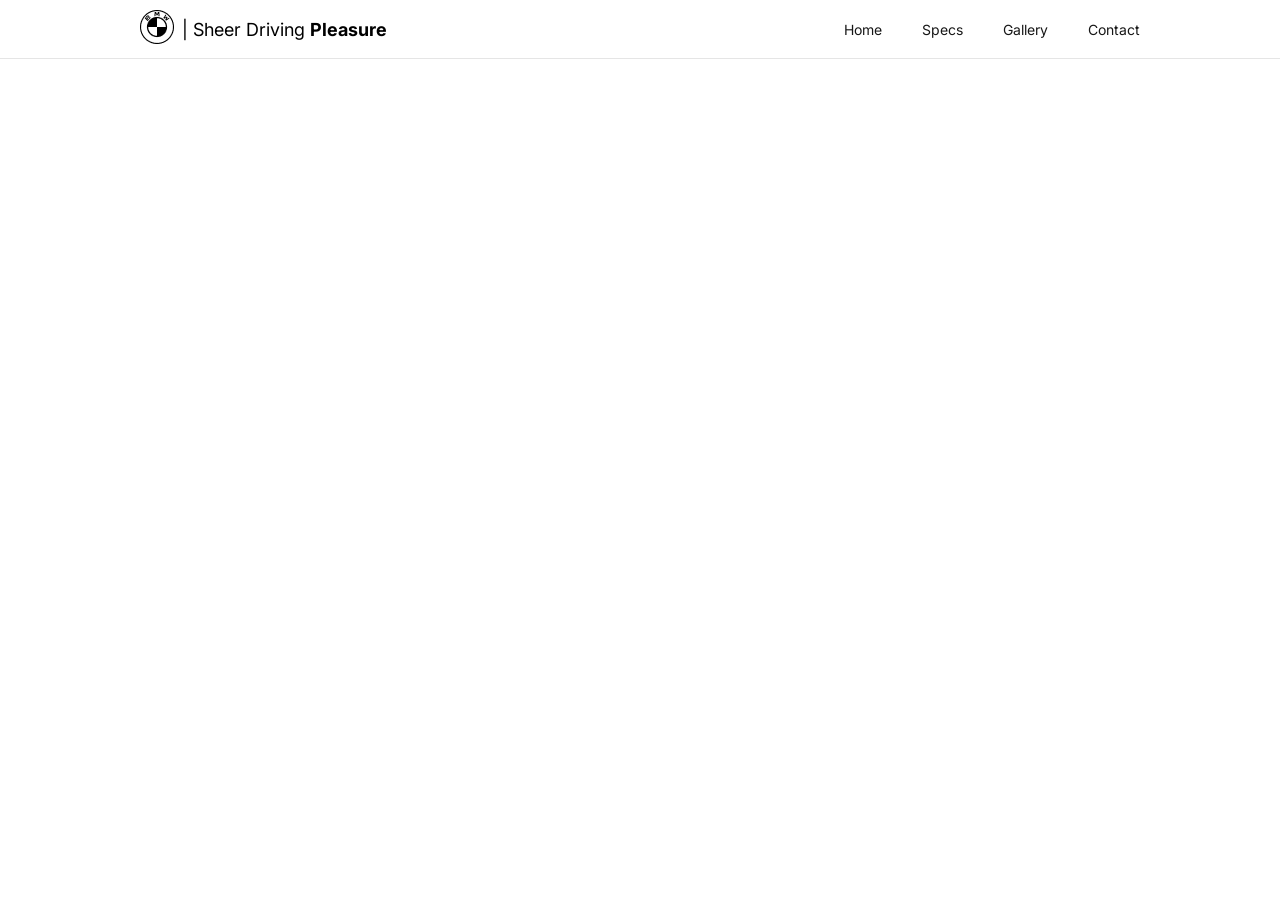
==== flex/index.html @ ed4cc124 "tes" ====
<!doctype html>
<html lang="en">
    <head>
        <meta charset="UTF-8" />
        <meta name="viewport" content="width=device-width, initial-scale=1.0" />
        <title>Document</title>
        <link rel="stylesheet" href="css/style.css" />
    </head>
    <body>
        <header>
            <div class="headercontainer">
                <div class="headercontainerkiri">
                    <div class="logo"><img src="images/logo.png" alt="" /></div>
                    <div class="logotext">| Sheer Driving <strong>Pleasure</strong></div>
                </div>
                <div class="headercontainerkanan">
                    <nav>
                        <ul>
                            <li>Home</li>
                            <li>Specs</li>
                            <li>Gallery</li>
                            <li>Contact</li>
                        </ul>
                    </nav>
                </div>
            </div>
        </header>
    </body>
</html>
---- flex/css/style.css ----
@import url("https://fonts.googleapis.com/css2?family=Instrument+Sans:ital,wght@0,400..700;1,400..700&family=Inter:ital,opsz,wght@0,14..32,100..900;1,14..32,100..900&display=swap");

* {
    box-sizing: border-box;
}

body {
    margin: 0;
    padding: 0;
}

header {
    background-color: white;
    padding: 10px 0;
    border-bottom: 1px solid #e5e5e5;
}

.headercontainer {
    width: 1040px;
    padding: 0px 20px;
    margin: 0 auto;
    display: flex;
    align-items: center;
    justify-content: space-between;
}

.headercontainerkiri {
    display: flex;
    align-items: center;
    align-content: center;
    column-gap: 8px;
}

.logo img {
    max-width: 34px;
}
.logotext {
    font-family: "Inter", sans-serif;
    font-size: 1.125rem;
    color: black;
    /* align-self: center; */
}

ul {
    list-style: none;
    display: flex;
    align-items: center;
    column-gap: 40px;
    margin: 0;
    padding: 0;
    font-family: "Inter", sans-serif;
    font-size: 0.875rem;
    color: #171717;
}
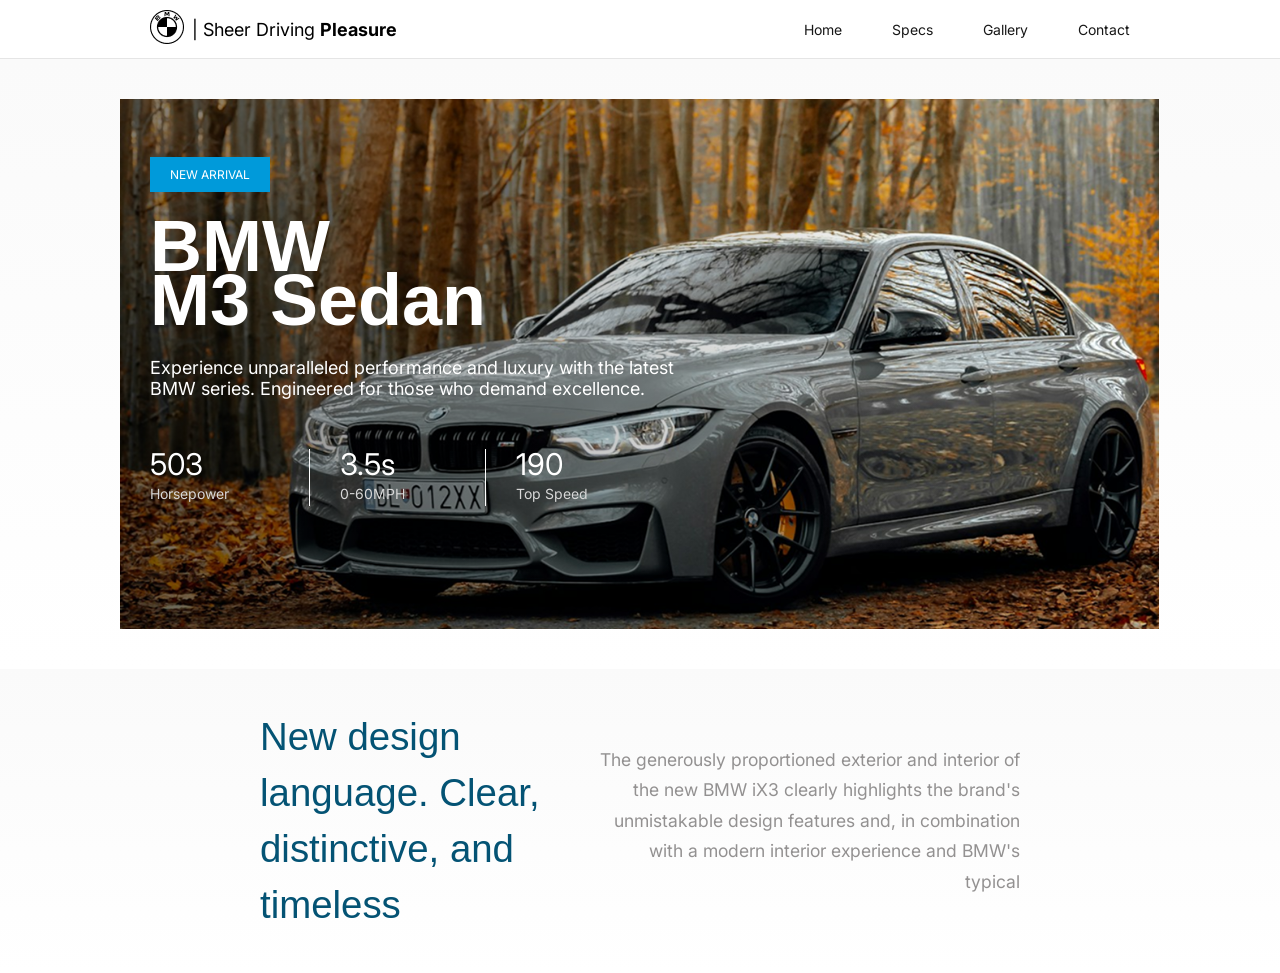
==== commit f1b403f4: "rev-1" ====
--- a/flex/index.html
+++ b/flex/index.html
@@ -3,11 +3,11 @@
     <head>
         <meta charset="UTF-8" />
         <meta name="viewport" content="width=device-width, initial-scale=1.0" />
-        <title>Document</title>
+        <title>BMW - DEVON</title>
         <link rel="stylesheet" href="css/style.css" />
     </head>
     <body>
-        <header>
+        <header id="home">
             <div class="headercontainer">
                 <div class="headercontainerkiri">
                     <div class="logo"><img src="images/logo.png" alt="" /></div>
@@ -16,14 +16,43 @@
                 <div class="headercontainerkanan">
                     <nav>
                         <ul>
-                            <li>Home</li>
-                            <li>Specs</li>
-                            <li>Gallery</li>
-                            <li>Contact</li>
+                            <li><a href="#home">Home</a></li>
+                            <li><a href="#specs">Specs</a></li>
+                            <li><a href="#gallery">Gallery</a></li>
+                            <li><a href="#contact">Contact</a></li>
                         </ul>
                     </nav>
                 </div>
             </div>
         </header>
+        <main>
+            <section id="herosection">
+                <div class="container">
+                    <div class="herosectioncontent">
+                        <h6>NEW ARRIVAL</h6>
+                        <h2>BMW <br />M3 Sedan</h2>
+                        <p>Experience unparalleled performance and luxury with the latest BMW series. Engineered for those who demand excellence.</p>
+                        <div class="herosectionketerangan">
+                            <div class="herosectionketerangankiri">503 <br /><span>Horsepower</span></div>
+                            <div class="herosectionketerangantengah">3.5s <br /><span>0-60MPH</span></div>
+                            <div class="herosectionketerangankanan">
+                                190 <br />
+                                <span>Top Speed</span>
+                            </div>
+                        </div>
+                    </div>
+                </div>
+            </section>
+            <section id="part2">
+                <div class="containerpart2">
+                    <div class="part2wrapper">
+                        <div class="part2wrapperkiri">New design language. Clear, distinctive, and timeless</div>
+                        <div class="part2wrapperkanan">
+                            The generously proportioned exterior and interior of the new BMW iX3 clearly highlights the brand's unmistakable design features and, in combination with a modern interior experience and BMW's typical
+                        </div>
+                    </div>
+                </div>
+            </section>
+        </main>
     </body>
 </html>
--- a/flex/css/style.css
+++ b/flex/css/style.css
@@ -17,11 +17,12 @@
 
 .headercontainer {
     width: 1040px;
-    padding: 0px 20px;
+    padding: 0px 30px;
     margin: 0 auto;
     display: flex;
     align-items: center;
     justify-content: space-between;
+    /* background-color: aquamarine; */
 }
 
 .headercontainerkiri {
@@ -45,10 +46,188 @@
     list-style: none;
     display: flex;
     align-items: center;
-    column-gap: 40px;
+    column-gap: 50px;
     margin: 0;
     padding: 0;
     font-family: "Inter", sans-serif;
     font-size: 0.875rem;
     color: #171717;
 }
+
+ul li a {
+    text-decoration: none;
+    color: #171717;
+}
+
+ul li a:hover {
+    color: orange;
+}
+
+#herosection {
+    background-image: linear-gradient(to bottom, #fafafa, #fff);
+    padding: 40px 0;
+    /* height: 100vh; */
+}
+
+.container {
+    width: 1040px;
+    margin: 0 auto;
+}
+
+.herosectioncontent {
+    background-image: url("../pictures/herosection.png");
+    background-size: contain;
+    /* background-position: center; */
+    height: 530px;
+    width: 100%;
+    background-repeat: no-repeat;
+    position: relative;
+    overflow: hidden;
+}
+
+.herosectioncontent::after {
+    content: "";
+    display: block;
+    position: absolute;
+    top: 0;
+    left: 0;
+    bottom: 0;
+    width: 80%;
+    height: 530px;
+    background-image: linear-gradient(to right, rgba(0, 0, 0, 0.5), rgba(0, 0, 0, 0));
+    z-index: 1;
+}
+
+.herosectioncontent h6 {
+    font-family: "Inter", sans-serif;
+    font-size: 0.75rem;
+    background-color: #009ada;
+    padding: 10px 20px;
+    color: white;
+    position: absolute;
+    top: 30px;
+    left: 30px;
+    z-index: 2;
+    font-weight: 400;
+}
+
+.herosectioncontent h2 {
+    font-family: "Instrument Sans", sans-serif;
+    font-size: 4.5rem;
+    color: white;
+    position: absolute;
+    top: 60px;
+    left: 30px;
+    z-index: 2;
+    width: 500px;
+    line-height: 3.4rem;
+    font-weight: bold;
+}
+
+.herosectioncontent p {
+    font-family: "Inter", sans-serif;
+    font-size: 1.125rem;
+    color: white;
+    position: absolute;
+    top: 240px;
+    left: 30px;
+    z-index: 2;
+    width: 550px;
+}
+
+.herosectionketerangan {
+    display: flex;
+    align-items: center;
+    column-gap: 20px;
+    position: absolute;
+    top: 350px;
+    left: 30px;
+    z-index: 2;
+}
+
+.herosectionketerangankiri {
+    border-right: 1px solid white;
+    color: white;
+    font-family: "Inter", sans-serif;
+    font-size: 1.875rem;
+    padding-right: 80px;
+    line-height: 1.5rem;
+    align-self: center;
+    padding-top: 3px;
+}
+
+.herosectionketerangankiri span {
+    font-size: 0.875rem;
+    color: #d8d8d8;
+}
+
+.herosectionketerangantengah {
+    border-right: 1px solid white;
+    color: white;
+    font-family: "Inter", sans-serif;
+    font-size: 1.875rem;
+    padding-right: 80px;
+    line-height: 1.5rem;
+    align-self: center;
+    padding-top: 3px;
+    margin-left: 10px;
+}
+
+.herosectionketerangantengah span {
+    font-size: 0.875rem;
+    color: #d8d8d8;
+}
+
+.herosectionketerangankanan {
+    color: white;
+    font-family: "Inter", sans-serif;
+    font-size: 1.875rem;
+    padding-right: 80px;
+    line-height: 1.5rem;
+    align-self: center;
+    padding-top: 3px;
+    margin-left: 10px;
+}
+
+.herosectionketerangankanan span {
+    font-size: 0.875rem;
+    color: #d8d8d8;
+}
+
+.containerpart2 {
+    width: 1040px;
+    margin: 0 auto;
+    display: flex;
+    justify-content: center;
+    align-items: center;
+}
+
+#part2 {
+    background-image: linear-gradient(to bottom, #fafafa, #fff);
+    padding: 40px 0;
+}
+
+.part2wrapper {
+    /* width: 900px; */
+    display: flex;
+    align-items: center;
+    column-gap: 40px;
+    padding: 0px 30px;
+}
+
+.part2wrapperkiri {
+    font-family: "instrument Sans", sans-serif;
+    font-size: 2.4rem;
+    color: #045374;
+    width: 300px;
+    line-height: 3.5rem;
+}
+
+.part2wrapperkanan {
+    font-family: "Inter", sans-serif;
+    font-size: 1.1rem;
+    color: #939191;
+    width: 420px;
+    text-align: right;
+    line-height: 1.9rem;
+}
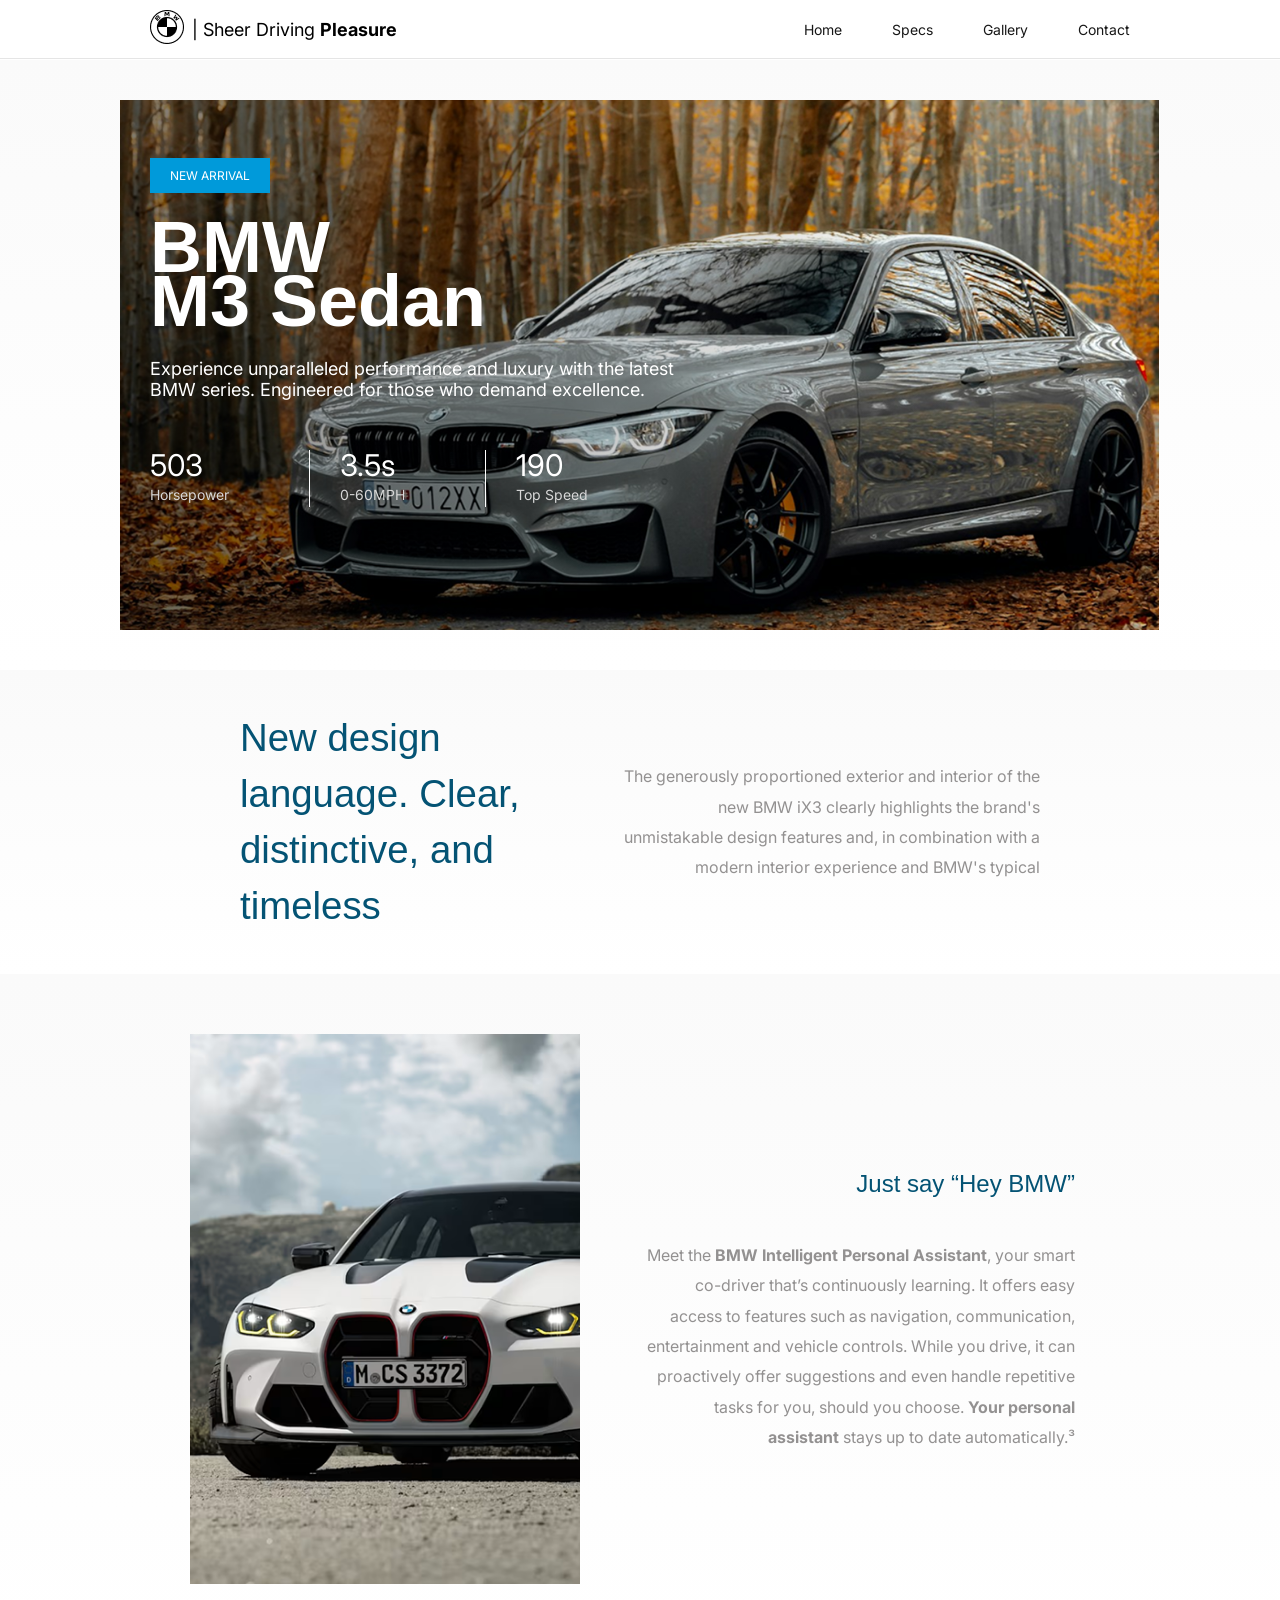
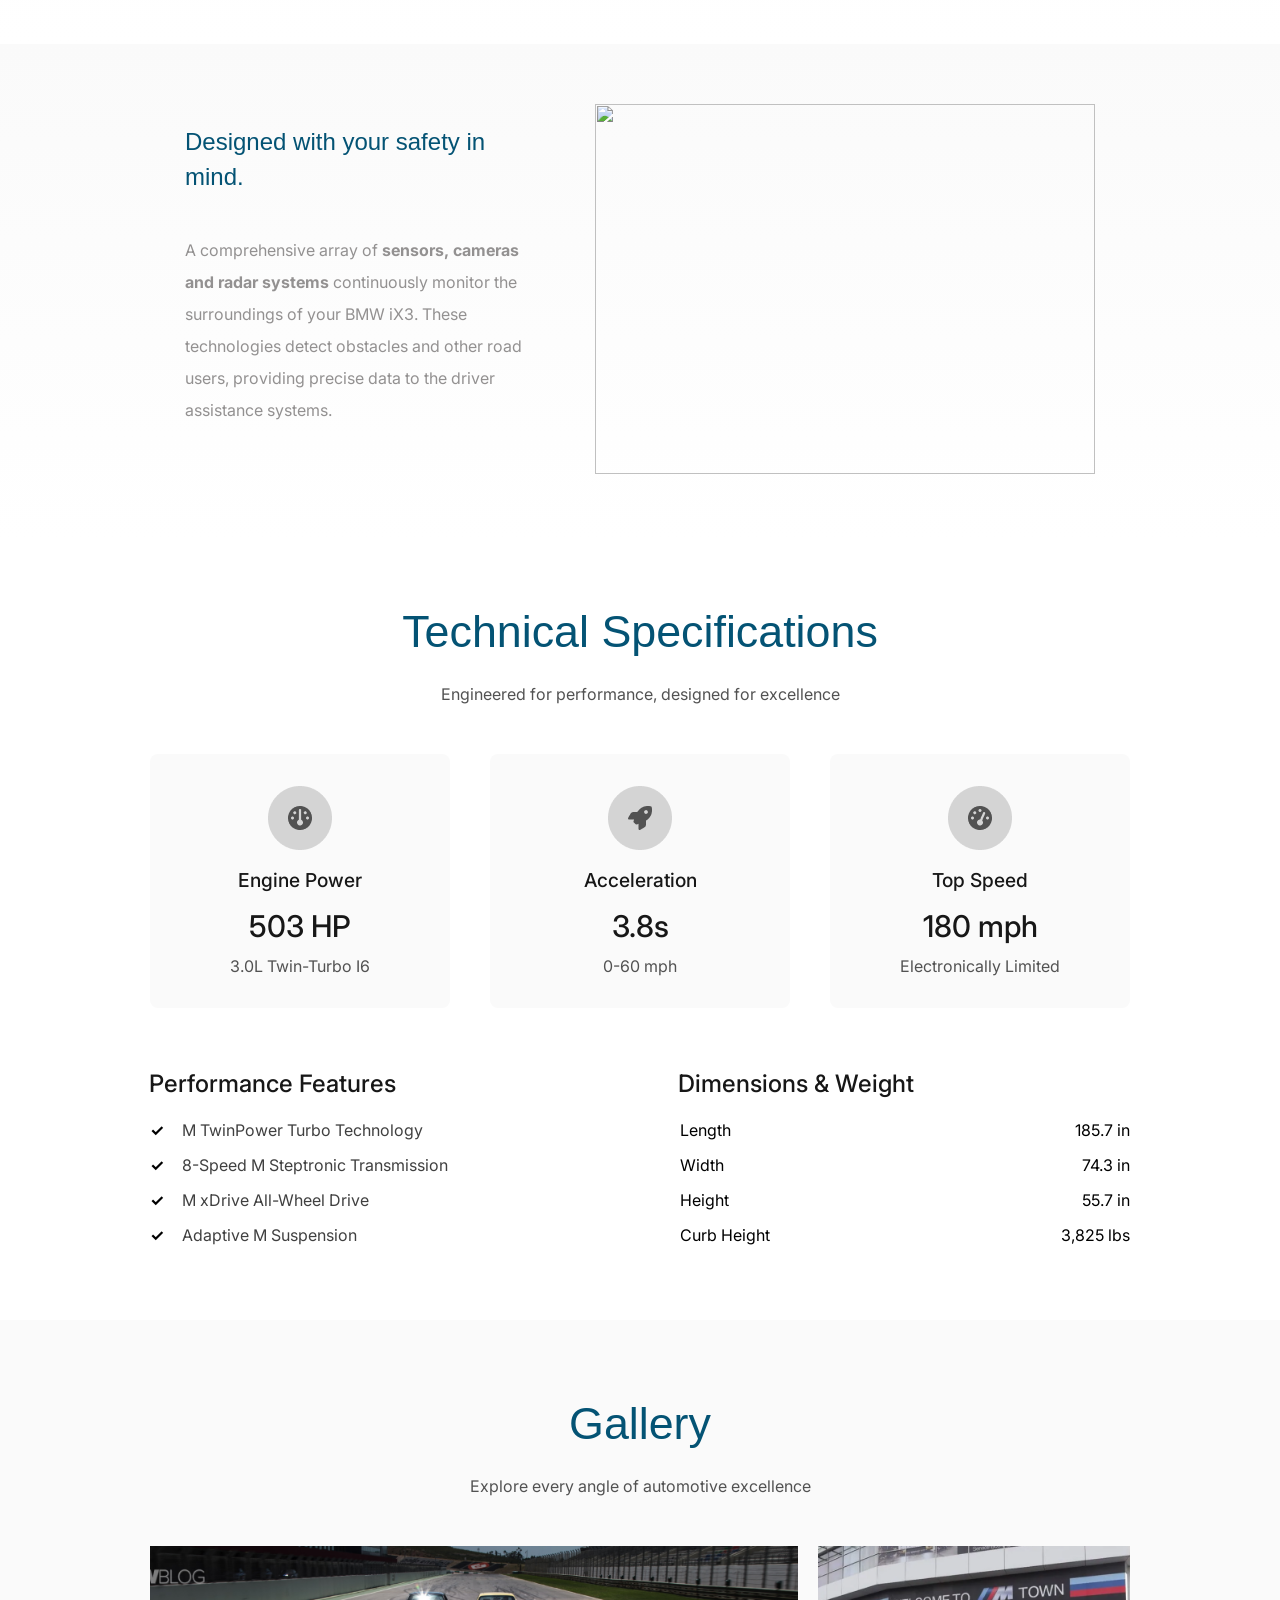
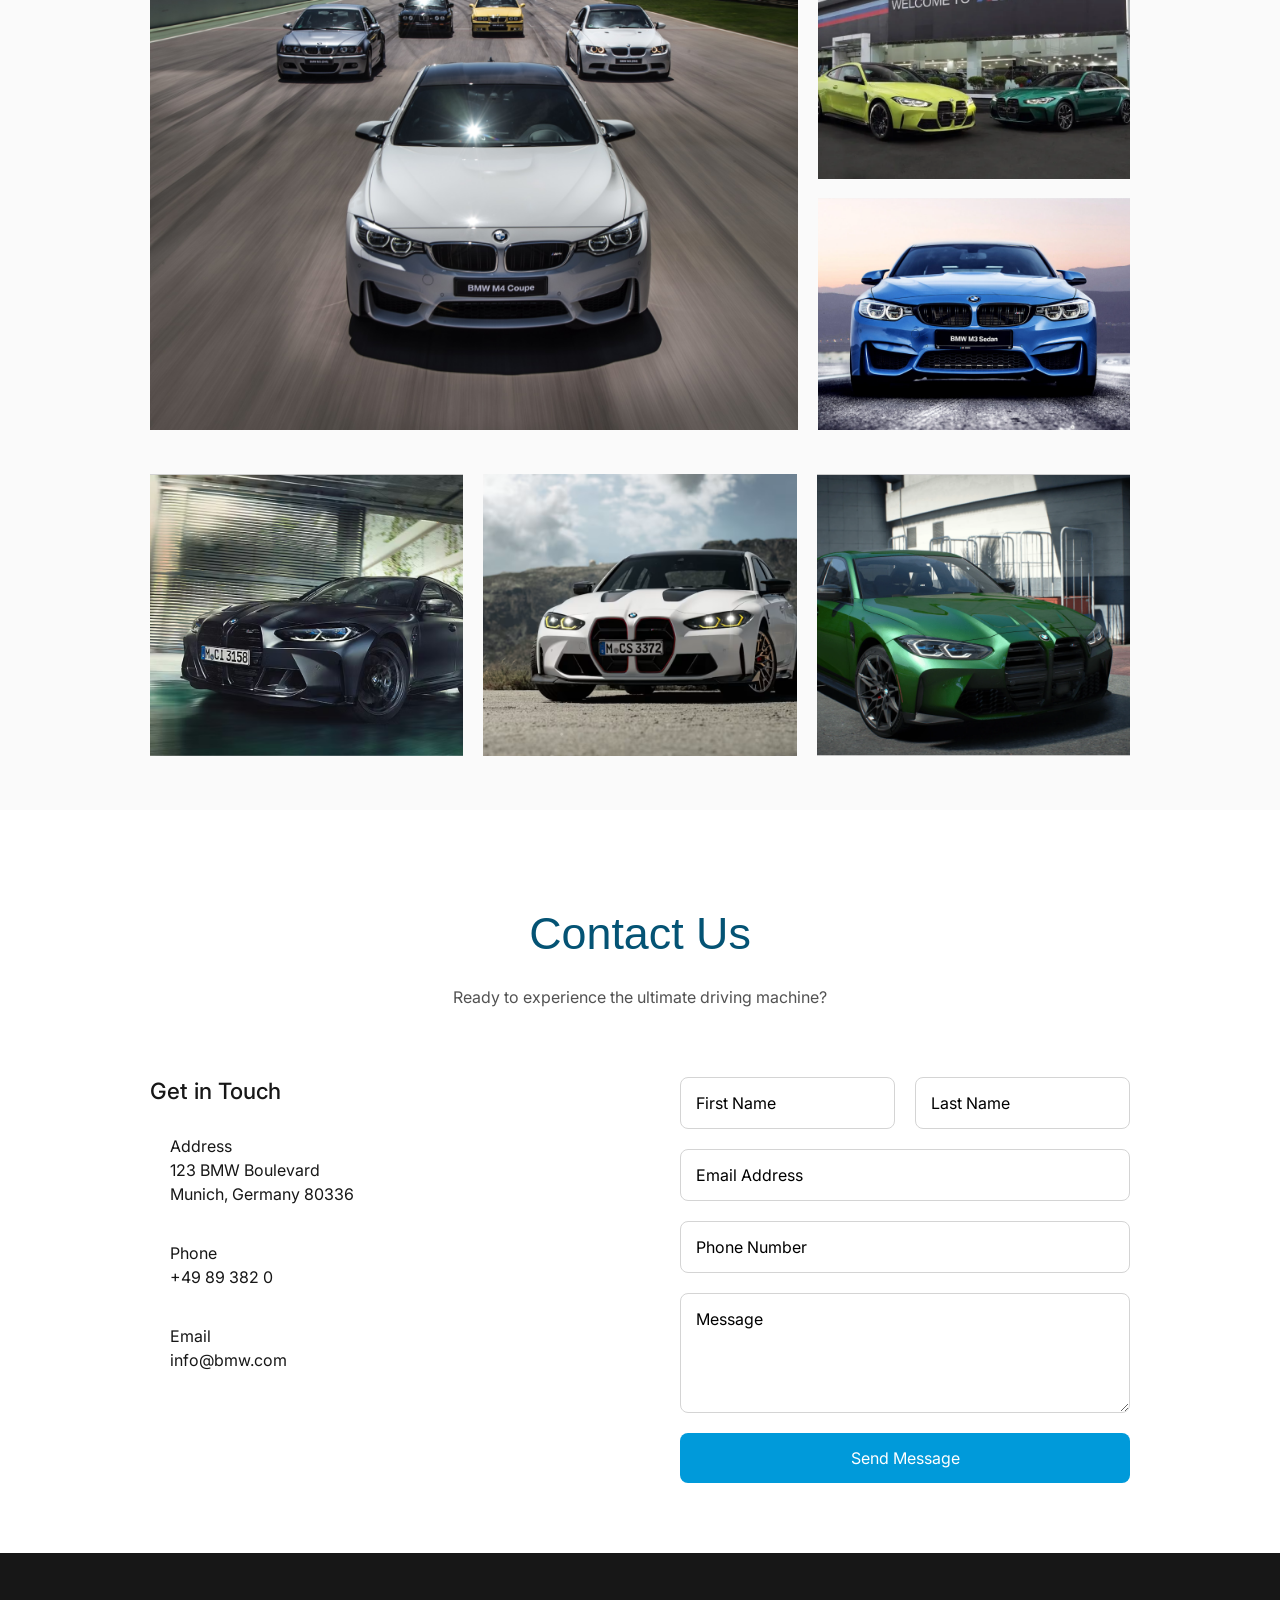
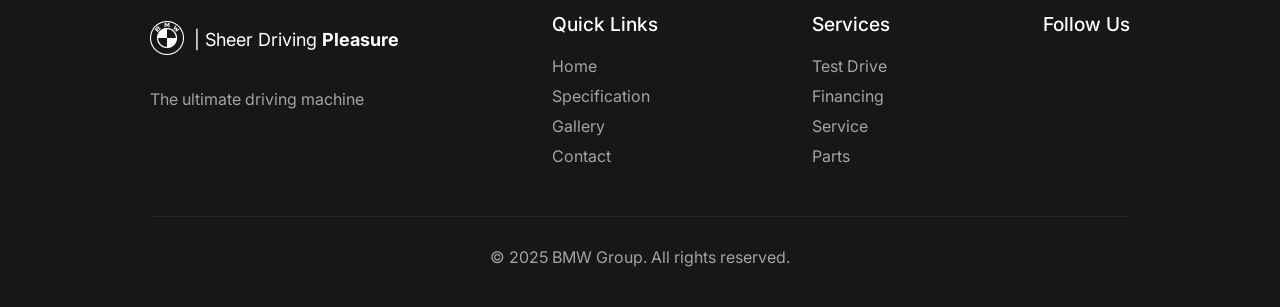
==== commit d0f47925: "final" ====
--- a/flex/index.html
+++ b/flex/index.html
@@ -5,15 +5,17 @@
         <meta name="viewport" content="width=device-width, initial-scale=1.0" />
         <title>BMW - DEVON</title>
         <link rel="stylesheet" href="css/style.css" />
+        <script src="https://kit.fontawesome.com/114317f50a.js" crossorigin="anonymous"></script>
+
     </head>
     <body>
-        <header id="home">
+        <header>
             <div class="headercontainer">
                 <div class="headercontainerkiri">
                     <div class="logo"><img src="images/logo.png" alt="" /></div>
                     <div class="logotext">| Sheer Driving <strong>Pleasure</strong></div>
                 </div>
-                <div class="headercontainerkanan">
+                <div class="headercontainerkanan nav-animate">
                     <nav>
                         <ul>
                             <li><a href="#home">Home</a></li>
@@ -26,7 +28,7 @@
             </div>
         </header>
         <main>
-            <section id="herosection">
+            <section id="home" class="herosection">
                 <div class="container">
                     <div class="herosectioncontent">
                         <h6>NEW ARRIVAL</h6>
@@ -53,6 +55,309 @@
                     </div>
                 </div>
             </section>
+            <section id="part3">
+                <div class="containerpart2">
+                    <div class="part3wrapper">
+                        <div class="part3wrapperkiri"><img src="pictures/image 8.png" alt="" /></div>
+                        <div class="part3wrapperkanan">
+                            <h1>Just say “Hey BMW”</h1>
+                            <p>
+                                Meet the <strong>BMW Intelligent Personal Assistant</strong>, your smart co-driver that’s continuously learning. It offers easy access to features such as navigation, communication, entertainment and vehicle
+                                controls. While you drive, it can proactively offer suggestions and even handle repetitive tasks for you, should you choose. <strong>Your personal assistant</strong> stays up to date automatically.³
+                            </p>
+                        </div>
+                    </div>
+                </div>
+            </section>
+            <section id="part4">
+                <div class="containerpart2">
+                    <div class="part4wrapper">
+                        <div class="part4wrapperkiri">
+                            <h1>Designed with your safety in mind.</h1>
+                            <p>
+                                A comprehensive array of <strong>sensors, cameras and radar systems</strong> continuously monitor the surroundings of your BMW iX3. These technologies detect obstacles and other road users, providing precise
+                                data to the driver assistance systems.
+                            </p>
+                        </div>
+                        <div class="part4wrapperkanan">
+                            <img src="pictures/image 9.png" alt="" />
+                        </div>
+                    </div>
+                </div>
+            </section>
+            <section id="specs">
+                <div class="specscontainer">
+                    <h1>Technical Specifications</h1>
+                    <p>Engineered for performance, designed for excellence</p>
+                    <div class="specslist">
+                        <div class="listspecs">
+                            <img src="images/specsicon-01.png" alt="" />
+                            <h4>Engine Power</h4>
+                            <h2>503 HP</h2>
+                            <p>3.0L Twin-Turbo I6</p>
+                        </div>
+                        <div class="listspecs">
+                            <img src="images/specsicon-02.png" alt="" />
+                            <h4>Acceleration</h4>
+                            <h2>3.8s</h2>
+                            <p>0-60 mph</p>
+                        </div>
+                        <div class="listspecs">
+                            <img src="images/specsicon-03.png" alt="" />
+                            <h4>Top Speed</h4>
+                            <h2>180 mph</h2>
+                            <p>Electronically Limited</p>
+                        </div>
+                    </div>
+                    <div class="speclist2">
+                        <div class="listspecs2">
+                            <h1>Performance Features</h1>
+                            <ul>
+                                <li>M TwinPower Turbo Technology</li>
+                                <li>8-Speed M Steptronic Transmission</li>
+                                <li>M xDrive All-Wheel Drive</li>
+                                <li>Adaptive M Suspension</li>
+                            </ul>
+                        </div>
+                        <div class="listspecs3">
+                            <h1>Dimensions & Weight</h1>
+                            <div class="listspec3content">
+                                <div class="listspecs2content">
+                                    <div class="listspecs2contentkiri">
+                                        Length
+                                    </div>
+                                    <div class="listspecs2contentkanan">
+                                        185.7 in
+                                </div>
+                            </div>
+                            <div class="listspec3content">
+                                <div class="listspecs2content">
+                                    <div class="listspecs2contentkiri">
+                                        Width
+                                    </div>
+                                    <div class="listspecs2contentkanan">
+                                        74.3 in
+                                </div>
+                            </div>
+                            <div class="listspec3content">
+                                <div class="listspecs2content">
+                                    <div class="listspecs2contentkiri">
+                                        Height
+                                    </div>
+                                    <div class="listspecs2contentkanan">
+                                        55.7 in
+                                </div>
+                            </div>
+                            <div class="listspec3content">
+                                <div class="listspecs2content">
+                                    <div class="listspecs2contentkiri">
+                                        Curb Height
+                                    </div>
+                                    <div class="listspecs2contentkanan">
+                                        3,825 lbs
+                                </div>
+                            </div>
+                        </div>
+                    </div>
+                </div>
+            </section>
+            <section id="gallery">
+                <div class="gallerycontainer">
+                    <h1>Gallery</h1>
+                    <p>Explore every angle of automotive excellence</p>
+                    <div class="gallerylist1">
+                        <div class="gallerylist1kiri"><img src="pictures/gallery_01.png" alt=""></div>
+                        <div class="gallerylist1kanan">
+                            <div class="gallerylist1kananitem">
+                                <img src="pictures/gallery_02.png" alt="">
+                            </div>
+                            <div class="gallerylist1kananitem">
+                                <img src="pictures/gallery_03.png" alt="">
+                            </div>
+                        </div>
+                    </div>
+                    <div class="gallerylist2">
+                        <div class="gallerylist2item"><img src="pictures/gallery_04.png" alt=""></div>
+                        <div class="gallerylist2item"><img src="pictures/gallery_05.png" alt=""></div>
+                        <div class="gallerylist2item"><img src="pictures/gallery_06.png" alt=""></div>
+                    </div>
+                </div>
+            </section>
+            <section id="contact">
+                <div class="contactcontainer">
+                    <h1>Contact Us</h1>
+                    <p>Ready to experience the ultimate driving machine?</p>
+                    <div class="contactcontainerlist">
+                        <div class="contactcontaineritem">
+                            <h2>Get in Touch</h2>
+                            <div class="contactcontaineritemlist">
+                                <div class="contactcontaineritemlistkiri">
+                                    <i class="fa-solid fa-location-dot"></i>
+                                </div>
+                                <div class="contactcontaineritemlistkanan">
+                                    Address
+                                        <br />
+                                        123 BMW Boulevard
+                                        <br />
+                                        Munich, Germany 80336
+                                    
+                                </div>
+                            </div>
+                            <div class="contactcontaineritemlist">
+                                <div class="contactcontaineritemlistkiri">
+                                    <i class="fa-solid fa-phone"></i>
+                                </div>
+                                <div class="contactcontaineritemlistkanan">
+                                    Phone
+                                        <br />
+                                        +49 89 382 0
+                                </div>
+                            </div>
+                            <div class="contactcontaineritemlist">
+                                <div class="contactcontaineritemlistkiri">
+                                    <i class="fa-solid fa-envelope"></i>
+                                </div>
+                                <div class="contactcontaineritemlistkanan">
+                                    Email
+                                    <br />
+                                    info@bmw.com
+                                </div>
+                            </div>
+                        </div>
+                        <div class="contactcontaineritem">
+                            <form action="">
+                                <div class="contactform1">
+                                    <div class="contactform1form">
+                                        <input type="text" placeholder="First Name" required />
+                                    </div>
+                                    <div class="contactform1form">
+                                        <input type="text" placeholder="Last Name" required />
+                                    </div>
+                                </div>
+                                <div class="contactform1">
+                                    <input type="email" placeholder="Email Address" required />
+                                </div>
+                                <div class="contactform1">
+                                    <input type="tel" placeholder="Phone Number" required />
+                                </div>
+                                <div class="contactform1">
+                                    <textarea placeholder="Message" required></textarea>
+                                </div>
+                                <div class="contactform1">
+                                    <button type="submit">Send Message</button>
+                                </div>
+                            </form>
+                        </div>
+                    </div>
+                </div>
+            </section>
         </main>
+        <footer>
+            <div class="footercontainer">
+                <div class="footercontaineritem">
+                    <div class="footercontainerlogo">
+                        <div class="footercontaineritemlogo"><img src="images/logo-white.png" alt=""></div>
+                        <div class="footercontaineritemlogotext">| Sheer Driving <strong>Pleasure</strong></div>
+                    </div>
+                    <div class="footercontaineritemquote">The ultimate driving machine</div>
+                </div>
+                <div class="footercontaineritem nav-animate">
+                    <h3>Quick Links</h3>
+                    <ul>
+                        <li><a href="#home">Home</a></li>
+                        <li><a href="#specs">Specification</a></li>
+                        <li><a href="#gallery">Gallery</a></li>
+                        <li><a href="#contact">Contact</a></li>
+                    </ul>
+                </div>
+                <div class="footercontaineritem">
+                    <h3>Services</h3>
+                    <ul>
+                        <li><a href="#">Test Drive</a></li>
+                        <li><a href="#">Financing</a></li>
+                        <li><a href="#">Service</a></li>
+                        <li><a href="#">Parts</a></li>
+                    </ul>
+                </div>
+                <div class="footercontaineritem">
+                    <h3>Follow Us</h3>
+                    <div class="social-icons">
+                        <a href="#"><i class="fa-brands fa-facebook"></i></a>
+                        <a href="#"><i class="fa-brands fa-twitter"></i></a>
+                        <a href="#"><i class="fa-brands fa-instagram"></i></a>
+                        <a href="#"><i class="fa-brands fa-youtube"></i></a>
+                    </div>
+                </div>
+            </div>
+            <div class="garisfooter">
+                © 2025 BMW Group. All rights reserved.
+            </div>
+        </footer>
+        
+        <script>
+            // 1. Tangkap semua link yang ada di dalam navigasi
+            const navLinks = document.querySelectorAll(".nav-animate a");
+
+            navLinks.forEach((link) => {
+                link.addEventListener("click", function (e) {
+                    
+                    // 2. Gunakan this.hash untuk mengambil HANYA bagian "#..." dari URL
+                    // Misal: dari "id/#our-focus" -> hanya diambil "#our-focus"
+                    const targetId = this.hash;
+
+                    // Jika link tidak memiliki hash (#), biarkan link berjalan normal
+                    if (!targetId) return;
+
+                    // Cari elemen berdasarkan ID tersebut
+                    const targetElement = document.querySelector(targetId);
+
+                    // 3. Pengecekan Ekstra (Best Practice)
+                    // Pastikan elemen tujuan benar-benar ada di halaman sebelum dianimasikan
+                    if (targetElement) {
+                        // Cegah perilaku klik bawaan HTML HANYA jika elemen ditemukan
+                        e.preventDefault();
+
+                        // 4. Kalkulasi posisi
+                        const targetPosition = targetElement.getBoundingClientRect().top + window.scrollY - 60;
+                        const startPosition = window.scrollY;
+                        const distance = targetPosition - startPosition;
+
+                        // 5. Atur durasi
+                        const duration = 1200;
+                        let start = null;
+
+                        // 6. Fungsi Easing (Ease-in-out Cubic)
+                        function ease(t, b, c, d) {
+                            t /= d / 2;
+                            if (t < 1) return (c / 2) * t * t * t + b;
+                            t -= 2;
+                            return (c / 2) * (t * t * t + 2) + b;
+                        }
+
+                        // 7. Loop Animasi
+                        function animation(currentTime) {
+                            if (start === null) start = currentTime;
+                            const timeElapsed = currentTime - start;
+
+                            const run = ease(timeElapsed, startPosition, distance, duration);
+                            window.scrollTo(0, run);
+
+                            if (timeElapsed < duration) {
+                                requestAnimationFrame(animation);
+                            } else {
+                                // Opsional: Perbarui URL browser setelah animasi selesai
+                                // agar pengguna bisa membagikan link ke bagian tersebut
+                                window.history.pushState(null, null, targetId);
+                            }
+                        }
+
+                        // Mulai animasi
+                        requestAnimationFrame(animation);
+                    } else {
+                        // console.warn(`Elemen dengan ID ${targetId} tidak ditemukan di halaman ini.`);
+                    }
+                });
+            });
+        </script>
     </body>
 </html>
--- a/flex/css/style.css
+++ b/flex/css/style.css
@@ -13,6 +13,10 @@
     background-color: white;
     padding: 10px 0;
     border-bottom: 1px solid #e5e5e5;
+    position: fixed;
+    z-index: 99;
+    width: 100%;
+    top: 0;
 }
 
 .headercontainer {
@@ -63,10 +67,11 @@
     color: orange;
 }
 
-#herosection {
+.herosection {
     background-image: linear-gradient(to bottom, #fafafa, #fff);
     padding: 40px 0;
     /* height: 100vh; */
+    margin-top: 60px;
 }
 
 .container {
@@ -211,7 +216,7 @@
     /* width: 900px; */
     display: flex;
     align-items: center;
-    column-gap: 40px;
+    column-gap: 80px;
     padding: 0px 30px;
 }
 
@@ -225,9 +230,535 @@
 
 .part2wrapperkanan {
     font-family: "Inter", sans-serif;
-    font-size: 1.1rem;
+    font-size: 1rem;
     color: #939191;
     width: 420px;
     text-align: right;
     line-height: 1.9rem;
 }
+
+#part3 {
+    background-image: linear-gradient(to bottom, #fafafa, #fff);
+    padding: 60px 0;
+}
+
+.part3wrapper {
+    display: flex;
+    align-items: center;
+    column-gap: 60px;
+    padding: 0px 30px;
+    width: 970px;
+}
+
+.part3wrapperkiri {
+    font-family: "instrument Sans", sans-serif;
+    font-size: 2.4rem;
+    color: #045374;
+    width: 400px;
+    line-height: 3.5rem;
+    display: flex;
+    justify-content: center;
+}
+
+.part3wrapperkanan {
+    font-family: "Inter", sans-serif;
+    font-size: 1rem;
+    color: #939191;
+    width: 430px;
+    text-align: right;
+    line-height: 1.9rem;
+}
+
+.part3wrapperkiri img {
+    width: 390px;
+    height: 550px;
+    object-fit: cover;
+}
+
+.part3wrapperkanan h1 {
+    font-family: "Instrument Sans", sans-serif;
+    /* font-size: 1.5rem; */
+    color: #045374;
+    margin-bottom: 40px;
+    font-weight: 500;
+}
+
+#part4 {
+    background-image: linear-gradient(to bottom, #fafafa, #fff);
+    padding: 60px 0;
+}
+
+.part4wrapper {
+    display: flex;
+    /* align-items: center; */
+    column-gap: 60px;
+    padding: 0px 30px;
+    width: 970px;
+}
+
+.part4wrapperkiri {
+    font-family: "Inter", sans-serif;
+    font-size: 1rem;
+    color: #939191;
+    width: 430px;
+    /* text-align: right; */
+    line-height: 2rem;
+}
+
+.part4wrapperkanan img {
+    width: 500px;
+    height: 370px;
+    object-fit: contain;
+}
+
+.part4wrapperkiri h1 {
+    font-family: "Instrument Sans", sans-serif;
+    /* font-size: 1.5rem; */
+    color: #045374;
+    margin-bottom: 40px;
+    font-weight: 500;
+    line-height: 2.2rem;
+}
+
+#specs {
+    background-color: white;
+    padding: 40px 0;
+}
+.specscontainer {
+    width: 1040px;
+    padding: 0px 30px;
+    margin: 0 auto;
+}
+
+.specscontainer h1 {
+    font-family: "Instrument Sans", sans-serif;
+    font-size: 2.8rem;
+    color: #045374;
+    text-align: center;
+    font-weight: 500;
+    line-height: 2rem;
+}
+
+.specscontainer p {
+    font-family: "Inter", sans-serif;
+    font-size: 1rem;
+    color: #525252;
+    text-align: center;
+    margin-top: 10px;
+    margin-bottom: 50px;
+}
+
+.specslist {
+    display: flex;
+    align-items: center;
+    justify-content: center;
+    column-gap: 40px;
+    margin-top: 40px;
+}
+
+.listspecs {
+    background-color: #fafafa;
+    border-radius: 8px;
+    display: flex;
+    flex-direction: column;
+    justify-content: center;
+    align-items: center;
+    /* width: 200px; */
+    padding: 32px;
+    font-family: "Inter", sans-serif;
+    width: 340px;
+}
+
+.listspecs h4 {
+    font-family: "Inter", sans-serif;
+    font-size: 1.2rem;
+    color: #171717;
+    /* margin-bottom: 10px; */
+    font-weight: 500;
+    margin-top: 30px;
+    line-height: 0rem;
+    /* margin-bottom: 30px; */
+}
+
+.listspecs h2 {
+    /* font-family: "Instrument Sans", sans-serif; */
+    font-size: 1.875rem;
+    color: #171717;
+    margin-bottom: 10px;
+    font-weight: 500;
+    margin-top: 20px;
+    line-height: 0rem;
+}
+
+.listspecs p {
+    font-family: "Inter", sans-serif;
+    font-size: 1rem;
+    color: #525252;
+    margin-top: 20px;
+    margin-bottom: 0px;
+}
+
+.speclist2 {
+    display: flex;
+    justify-content: space-between;
+    /* align-items: center; */
+    margin-top: 40px;
+    margin-bottom: 20px;
+}
+
+.listspecs2 {
+    width: 450px;
+}
+
+.listspecs3 {
+    text-align: left;
+    width: 450px;
+}
+.listspecs2 ul {
+    list-style: none; /* Menghilangkan bullet default */
+    padding-left: 2rem;
+    display: block;
+}
+
+.listspecs2 ul li {
+    /* display: block; */
+    font-family: "Inter", sans-serif;
+    font-size: 1rem;
+    color: #404040;
+    margin-bottom: 15px;
+}
+
+.listspecs2 ul li::before {
+    content: "✓"; /* Simbol Centang */
+    color: #000; /* Warna Centang */
+    font-weight: bold;
+    display: inline-block;
+    width: 2em; /* Mengatur jarak antara ikon dan teks */
+    margin-left: -2em;
+}
+
+.listspecs2 h1 {
+    font-family: "Inter", sans-serif;
+    font-size: 1.5rem;
+    color: #171717;
+    margin-left: -205px;
+}
+
+.listspecs2content {
+    display: flex;
+    justify-content: space-between;
+    align-items: center;
+    font-family: "Inter", sans-serif;
+    font-size: 1rem;
+}
+
+.listspecs3 h1 {
+    font-family: "Inter", sans-serif;
+    font-size: 1.5rem;
+    color: #171717;
+    margin-left: -218px;
+}
+
+.listspec3content {
+    display: flex;
+    flex-wrap: wrap;
+    flex-direction: column;
+    row-gap: 15px;
+}
+
+#gallery {
+    background-color: #fafafa;
+    padding: 50px 0px 50px 0px;
+}
+
+.gallerycontainer {
+    width: 1040px;
+    padding: 0px 30px;
+    margin: 0 auto;
+}
+
+.gallerycontainer h1 {
+    font-family: "Instrument Sans", sans-serif;
+    font-size: 2.8rem;
+    color: #045374;
+    text-align: center;
+    font-weight: 500;
+    line-height: 2rem;
+}
+
+.gallerycontainer p {
+    font-family: "Inter", sans-serif;
+    font-size: 1rem;
+    color: #525252;
+    text-align: center;
+    margin-top: 10px;
+    margin-bottom: 50px;
+}
+
+.gallerylist1 {
+    display: flex;
+    justify-content: space-between;
+    align-items: center;
+    column-gap: 20px;
+    flex-direction: row;
+    margin-bottom: 40px;
+}
+
+.gallerylist1kiri {
+    width: 650px;
+}
+
+.gallerylist1kiri img {
+    width: 100%;
+    height: 100%;
+    object-fit: cover;
+}
+
+.gallerylist1kanan {
+    display: flex;
+    flex-direction: column;
+    row-gap: 15px;
+    width: 313px;
+}
+
+.gallerylist1kananitem img {
+    object-fit: cover;
+    height: 100%;
+    width: 100%;
+}
+
+.gallerylist2 {
+    display: flex;
+    flex-direction: row;
+    align-items: center;
+    column-gap: 20px;
+}
+
+.gallerylist2item img {
+    width: 100%;
+    height: 100%;
+    object-fit: cover;
+}
+
+#contact {
+    background-color: #fff;
+    padding: 70px 0 50px 0;
+}
+
+.contactcontainer {
+    width: 1040px;
+    padding: 0px 30px;
+    margin: 0 auto;
+}
+
+.contactcontainer h1 {
+    font-family: "Instrument Sans", sans-serif;
+    font-size: 2.8rem;
+    color: #045374;
+    text-align: center;
+    font-weight: 500;
+    line-height: 2rem;
+}
+
+.contactcontainer p {
+    font-family: "Inter", sans-serif;
+    font-size: 1rem;
+    color: #525252;
+    text-align: center;
+    margin-top: 10px;
+    margin-bottom: 50px;
+}
+
+.contactcontainerlist {
+    display: flex;
+    justify-content: space-between;
+    /* align-items: center; */
+    column-gap: 20px;
+    margin-top: 70px;
+}
+
+.contactcontaineritem h2 {
+    font-family: "Inter", sans-serif;
+    font-size: 1.4rem;
+    color: #171717;
+    font-weight: 500;
+    margin-bottom: 30px;
+    margin-top: 0px;
+}
+
+.contactcontaineritemlist {
+    display: flex;
+    flex-direction: row;
+    column-gap: 20px;
+    align-items: flex-start;
+    align-content: flex-start;
+    /* text-align: left; */
+    /* background-color: red; */
+    font-family: "Inter", sans-serif;
+    font-size: 1rem;
+    color: #171717;
+    margin-bottom: 35px;
+}
+
+.contactcontaineritemlistkanan {
+    line-height: 1.5rem;
+}
+
+.contactcontaineritem {
+    width: 450px;
+}
+
+.contactform1 {
+    display: flex;
+    flex-direction: row;
+    column-gap: 20px;
+    justify-content: space-between;
+    margin-bottom: 20px;
+}
+
+.contactform1form input {
+    width: 100%;
+    padding: 15px;
+    border: 1px solid #d4d4d4;
+    border-radius: 8px;
+    font-family: "Inter", sans-serif;
+    font-size: 1rem;
+}
+
+.contactform1form input::placeholder {
+    color: #000;
+}
+
+.contactform1 input {
+    width: 100%;
+    padding: 15px;
+    border: 1px solid #d4d4d4;
+    border-radius: 8px;
+    font-family: "Inter", sans-serif;
+    font-size: 1rem;
+    /* color: black; */
+}
+
+.contactform1 input::placeholder {
+    color: #000;
+}
+
+.contactform1 textarea {
+    width: 100%;
+    padding: 15px;
+    border: 1px solid #d4d4d4;
+    border-radius: 8px;
+    font-family: "Inter", sans-serif;
+    font-size: 1rem;
+    /* color: black; */
+    height: 120px;
+}
+
+.contactform1 textarea::placeholder {
+    color: #000;
+}
+
+.contactform1 button {
+    background-color: #009ada;
+    color: white;
+    border: none;
+    padding: 15px 30px;
+    border-radius: 8px;
+    font-family: "Inter", sans-serif;
+    font-size: 1rem;
+    cursor: pointer;
+    width: 100%;
+}
+
+footer {
+    background-color: #171717;
+    padding: 40px 0;
+}
+
+.footercontainer {
+    width: 1040px;
+    padding: 0px 30px;
+    margin: 0 auto;
+    display: flex;
+    justify-content: space-between;
+    /* align-items: center; */
+}
+
+.footercontaineritem {
+    display: flex;
+    /* align-items: center; */
+    column-gap: 20px;
+    flex-direction: row;
+    flex-direction: column;
+    flex-wrap: wrap;
+}
+
+.footercontainerlogo {
+    display: flex;
+    align-items: center;
+    column-gap: 10px;
+    padding-top: 28px;
+}
+
+.footercontaineritemlogotext {
+    font-family: "Inter", sans-serif;
+    font-size: 1.125rem;
+    color: white;
+}
+
+.footercontaineritemlogo img {
+    max-width: 34px;
+}
+
+.footercontaineritemquote {
+    font-family: "Inter", sans-serif;
+    font-size: 1rem;
+    color: #a3a3a3;
+    margin-top: 30px;
+}
+
+.footercontaineritem ul {
+    list-style-type: none;
+    display: block;
+    color: #a3a3a3;
+}
+
+.footercontaineritem ul li {
+    font-family: "Inter", sans-serif;
+    font-size: 1rem;
+    color: #a3a3a3;
+    margin-bottom: 10px;
+}
+
+.footercontaineritem ul li a {
+    font-family: "Inter", sans-serif;
+    font-size: 1rem;
+    color: #a3a3a3;
+    margin-bottom: 10px;
+}
+
+.footercontaineritem h3 {
+    font-family: "Inter", sans-serif;
+    font-size: 1.2rem;
+    color: white;
+    margin-bottom: 20px;
+    font-weight: 500;
+}
+
+.social-icons a {
+    color: #a3a3a3;
+    margin-right: 10px;
+    font-size: 1rem;
+}
+
+.garisfooter {
+    border-top: 1px solid #262626;
+    /* margin-top: 20px; */
+    margin: 40px auto 0px auto;
+    width: 980px;
+    padding-top: 30px;
+    text-align: center;
+    font-family: "Inter", sans-serif;
+    font-size: 1rem;
+    color: #a3a3a3;
+}
